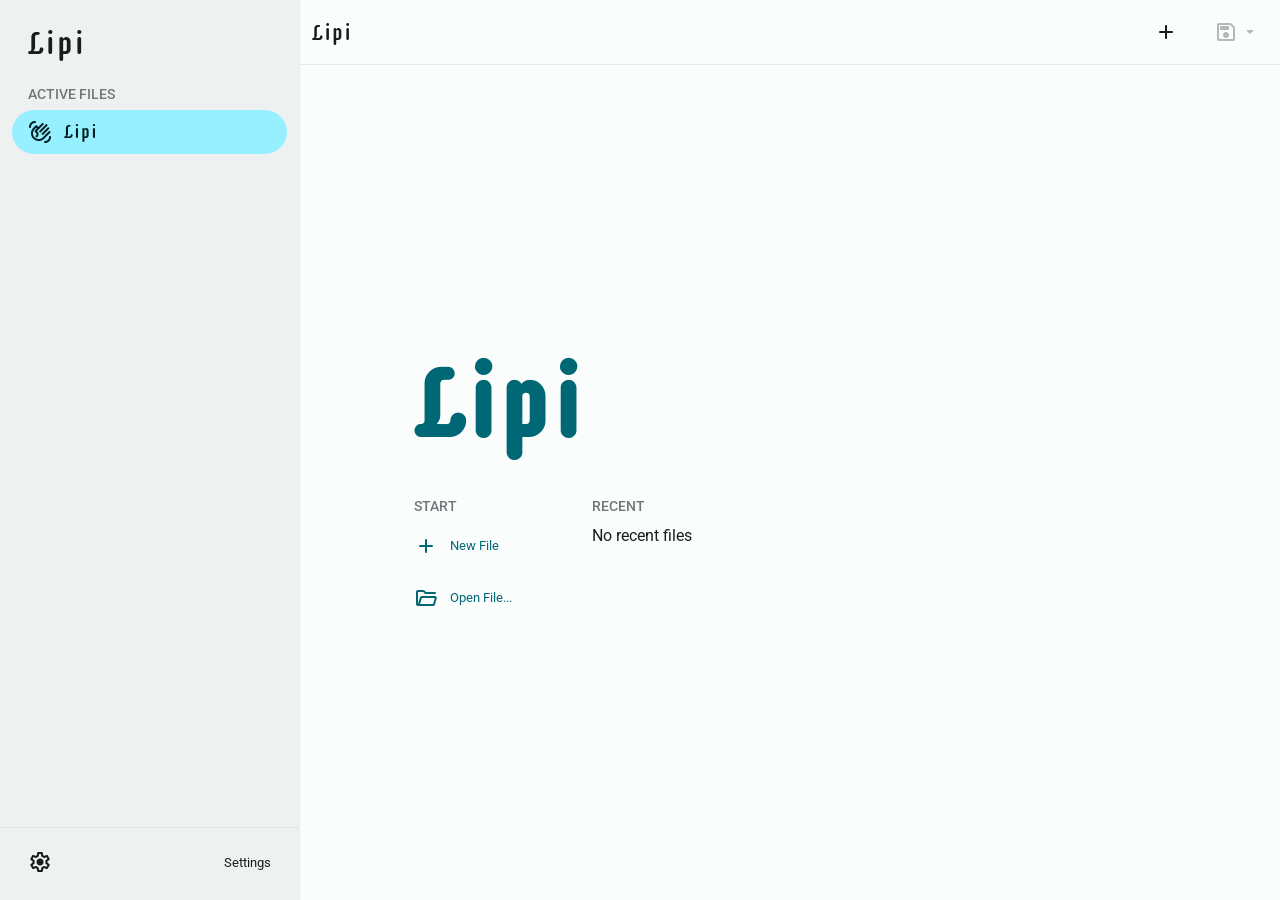
==== index.html @ 9090c830 "feat: implement cross-platform keyboard shortcuts and refine UI" ====
<!DOCTYPE html>
<html lang="en">
<head>
    <meta charset="UTF-8">
    <meta name="viewport" content="width=device-width, initial-scale=1.0">
    <title>Lipi</title>
    <link rel="stylesheet" href="https://fonts.googleapis.com/css2?family=Material+Symbols+Rounded:opsz,wght,FILL,GRAD@24,400,0,0" />
    <link rel="preconnect" href="https://fonts.googleapis.com">
    <link rel="preconnect" href="https://fonts.gstatic.com" crossorigin>
    <link href="https://fonts.googleapis.com/css2?family=JetBrains+Mono:wght@400;500&family=Roboto:wght@400;500;700&family=Supermercado+One&display=swap" rel="stylesheet">
    <link rel="stylesheet" href="css/main.css">
    <link rel="stylesheet" href="css/layout.css">
</head>
<body>

    <input type="file" id="fallback-file-input" style="display: none;" accept=".txt,.md,.html,.css,.js,.json">

    <div id="drawer-overlay" class="scrim hidden"></div>
    <div id="modal-overlay" class="scrim hidden"></div>

    <div id="save-as-modal" class="m3-dialog hidden">
        <h3 class="title-large">Save As</h3>
        <div class="dialog-content">
            <input type="text" id="save-as-input" class="m3-text-input" placeholder="Enter file name..." autocomplete="off">
        </div>
        <div class="dialog-actions">
            <button class="m3-btn m3-btn-text" id="modal-cancel-btn">Cancel</button>
            <button class="m3-btn m3-btn-filled" id="modal-save-btn">Save</button>
        </div>
    </div>

    <div id="unsaved-modal" class="m3-dialog hidden">
        <h3 class="title-large" style="color: var(--md-sys-color-on-surface);">Save Changes?</h3>
        <div class="dialog-content">
            <p id="unsaved-modal-message" class="body-large" style="margin: 0; color: var(--md-sys-color-outline);"></p>
        </div>
        <div class="dialog-actions" style="margin-top: 8px;">
            <button class="m3-btn m3-btn-text" id="modal-unsaved-cancel-btn">Cancel</button>
            <div style="display: flex; gap: 8px;">
                <button class="m3-btn m3-btn-text m3-btn-danger" id="modal-unsaved-discard-btn">Discard</button>
                <button class="m3-btn m3-btn-filled" id="modal-unsaved-save-btn">Save</button>
            </div>
        </div>
    </div>

    <div id="file-context-menu" class="custom-context-menu">
        <button class="menu-item" id="ctx-open"><span class="material-symbols-rounded">open_in_new</span> Open</button>
        <button class="menu-item" id="ctx-rename"><span class="material-symbols-rounded">edit</span> Rename</button>
        <div class="menu-divider"></div>
        <button class="menu-item m3-btn-danger" id="ctx-close"><span class="material-symbols-rounded">close</span> Close File</button>
    </div>

    <aside id="sidebar" class="md-drawer">
        <div class="drawer-header">
            <h2 class="title-large brand-font" style="font-size: 32px;">Lipi</h2>
        </div>
        
        <div class="drawer-content">
            <span class="label-large section-label">ACTIVE FILES</span>
            <ul id="open-files-list" class="drawer-list">
                <li class="drawer-item active" id="welcome-sidebar-item">
                    <div class="file-info">
                        <span class="material-symbols-rounded icon">waving_hand</span>
                        <span class="file-name brand-font" style="font-size: 18px;">Lipi</span>
                    </div>
                </li>
            </ul>
        </div>

        <div class="drawer-footer">
            <button class="drawer-item" id="settings-btn">
                <span class="material-symbols-rounded icon">settings</span>
                <span class="file-name">Settings</span>
            </button>
        </div>
    </aside>

    <main id="workspace">
        <header class="top-app-bar">
            <div class="top-bar-left">
                <button class="icon-btn" id="menu-btn" aria-label="Open menu">
                    <span class="material-symbols-rounded">menu</span>
                </button>
                <span id="current-file-name" class="title-medium brand-font" style="font-size: 22px;">Lipi</span>
                <span id="unsaved-indicator" style="display: none; color: var(--md-sys-color-primary); font-size: 14px; margin-left: -2px;">●</span>
            </div>
            
            <div class="top-bar-right" id="top-bar-actions">
                <div class="dropdown-anchor">
                    <button class="icon-btn" id="add-btn" aria-label="Add new or open">
                        <span class="material-symbols-rounded">add</span>
                    </button>
                    
                    <div id="add-dropdown" class="m3-menu hidden">
                        <button class="menu-item" id="dropdown-new-file">
                            <span class="material-symbols-rounded">note_add</span> New File
                        </button>
                        <button class="menu-item" id="dropdown-open-file">
                            <span class="material-symbols-rounded">folder_open</span> Open File...
                        </button>
                        
                        <div id="dropdown-recent-group">
                            <div class="menu-divider"></div>
                            <span class="menu-label">Recent</span>
                            <div id="dropdown-recent-list"></div>
                        </div>
                    </div>
                </div>

                <div class="dropdown-anchor">
                    <button class="icon-btn dropdown-btn" id="save-btn" aria-label="Save options" disabled>
                        <span id="main-save-icon" class="material-symbols-rounded">save</span>
                        <span class="material-symbols-rounded" style="font-size: 20px;">arrow_drop_down</span>
                    </button>
                    
                    <div id="save-dropdown" class="m3-menu hidden">
                        <button class="menu-item" id="dropdown-action-save" disabled>
                            <span id="icon-action-save" class="material-symbols-rounded">save</span> Save
                        </button>
                        <button class="menu-item" id="dropdown-action-save-as">
                            <span id="icon-action-save-as" class="material-symbols-rounded">save_as</span> Save As...
                        </button>
                    </div>
                </div>
            </div>
        </header>

        <div id="welcome-view" class="editor-canvas active">
            <div class="welcome-content">
                <h1 class="brand-font brand-hero">Lipi</h1>
                
                <div class="action-columns">
                    <div class="action-group">
                        <span class="label-large">Start</span>
                        <button class="text-btn" id="action-new-file">
                            <span class="material-symbols-rounded">add</span> New File
                        </button>
                        <button class="text-btn" id="action-open-file">
                            <span class="material-symbols-rounded">folder_open</span> Open File...
                        </button>
                    </div>

                    <div class="action-group" id="welcome-recent-group">
                        <span class="label-large">Recent</span>
                        <div id="recent-files-container" class="recent-list"></div>
                    </div>
                </div>
            </div>
        </div>

        <div id="editor-view" class="editor-canvas hidden">
            <textarea id="main-editor" class="body-large" spellcheck="false" placeholder="Start typing..."></textarea>
        </div>

        <div id="settings-view" class="editor-canvas hidden">
            <div class="settings-content">
                <h2 class="display-large" style="font-size: 32px; line-height: 1.2; margin-bottom: 8px;">Settings</h2>
                
                <div class="settings-card">
                    <h3 class="label-large settings-card-title">Storage & Privacy</h3>
                    
                    <div class="setting-item" style="border-bottom: none; padding-bottom: 0;">
                        <div class="setting-info">
                            <span class="title-medium">Preserve Session Data</span>
                            <!-- TEXT UPDATED HERE -->
                            <span id="preserve-data-desc" class="body-large" style="opacity: 0.7; font-size: 14px;">Save settings and recent files across restarts</span>
                        </div>
                        <label class="m3-switch" aria-label="Toggle data preservation">
                            <input type="checkbox" id="preserve-data-toggle">
                            <span class="m3-switch-track">
                                <span class="m3-switch-thumb"></span>
                            </span>
                        </label>
                    </div>
                </div>

                <div class="settings-card">
                    <h3 class="label-large settings-card-title">Appearance</h3>
                    
                    <div class="setting-item">
                        <div class="setting-info">
                            <span class="title-medium">Theme</span>
                            <span class="body-large" style="opacity: 0.7; font-size: 14px;">Choose your preferred appearance</span>
                        </div>
                        <div class="dropdown-anchor" style="min-width: 180px;">
                            <button class="m3-select-btn" id="theme-select-btn" aria-label="Select Theme">
                                <span id="theme-select-label">System Default</span>
                                <span class="material-symbols-rounded">arrow_drop_down</span>
                            </button>
                            <div id="theme-dropdown" class="m3-menu hidden" style="width: 100%;">
                                <button class="menu-item theme-option" data-theme-val="system">System Default</button>
                                <button class="menu-item theme-option" data-theme-val="light">Light</button>
                                <button class="menu-item theme-option" data-theme-val="dark">Dark</button>
                            </div>
                        </div>
                    </div>

                    <div class="setting-item">
                        <div class="setting-info">
                            <span class="title-medium">App Font</span>
                            <span class="body-large" style="opacity: 0.7; font-size: 14px;">Change the interface font</span>
                        </div>
                        <div class="dropdown-anchor" style="min-width: 180px;">
                            <button class="m3-select-btn" id="ui-font-btn" aria-label="Select App Font">
                                <span id="ui-font-label">Roboto (Default)</span>
                                <span class="material-symbols-rounded">arrow_drop_down</span>
                            </button>
                            <div id="ui-font-dropdown" class="m3-menu hidden" style="width: 100%;">
                                <button class="menu-item ui-font-option" data-font-val="default" data-label="Roboto (Default)">Roboto (Default)</button>
                                <button class="menu-item ui-font-option" data-font-val="system-ui, -apple-system, sans-serif" data-label="System UI">System UI</button>
                                <button class="menu-item ui-font-option" data-font-val="Arial, Helvetica, sans-serif" data-label="Arial">Arial</button>
                                <button class="menu-item ui-font-option" data-font-val="'Times New Roman', Times, serif" data-label="Times New Roman">Times New Roman</button>
                                <button class="menu-item ui-font-option" data-font-val="'Courier New', Courier, monospace" data-label="Courier New">Courier New</button>
                            </div>
                        </div>
                    </div>

                    <div class="setting-item">
                        <div class="setting-info">
                            <span class="title-medium">Editor Font</span>
                            <span class="body-large" style="opacity: 0.7; font-size: 14px;">Change the workspace font</span>
                        </div>
                        <div class="dropdown-anchor" style="min-width: 180px;">
                            <button class="m3-select-btn" id="editor-font-btn" aria-label="Select Editor Font">
                                <span id="editor-font-label">JetBrains Mono (Default)</span>
                                <span class="material-symbols-rounded">arrow_drop_down</span>
                            </button>
                            <div id="editor-font-dropdown" class="m3-menu hidden" style="width: 100%;">
                                <button class="menu-item editor-font-option" data-font-val="default" data-label="JetBrains Mono (Default)">JetBrains Mono (Default)</button>
                                <button class="menu-item editor-font-option" data-font-val="monospace" data-label="System Monospace">System Monospace</button>
                                <button class="menu-item editor-font-option" data-font-val="'Courier New', Courier, monospace" data-label="Courier New">Courier New</button>
                                <button class="menu-item editor-font-option" data-font-val="Arial, Helvetica, sans-serif" data-label="Arial">Arial</button>
                                <button class="menu-item editor-font-option" data-font-val="'Times New Roman', Times, serif" data-label="Times New Roman">Times New Roman</button>
                            </div>
                        </div>
                    </div>

                    <div class="setting-item" style="border-bottom: none; padding-top: 8px; padding-bottom: 0;">
                         <button class="m3-btn m3-btn-text" id="reset-fonts-btn" style="padding-left: 0;">
                             <span class="material-symbols-rounded" style="margin-right: 8px;">restart_alt</span> Reset Fonts to Defaults
                         </button>
                    </div>
                </div>

            </div>
        </div>

    </main>

    <script src="js/app.js" type="module"></script>
</body>
</html>
---- css/main.css ----
:root {
    /* Light Mode Variables (Default) */
    --md-sys-color-primary: #006874; 
    --md-sys-color-on-primary: #ffffff;
    --md-sys-color-primary-container: #97f0ff;
    --md-sys-color-on-primary-container: #001f24;
    --md-sys-color-surface: #fbfdfd;
    --md-sys-color-on-surface: #191c1d;
    --md-sys-color-surface-container: #eff1f1;
    --md-sys-color-surface-container-high: #e9ecec;
    --md-sys-color-outline: #6f797a;
    
    /* NEW: Explicit Google Fonts definitions */
    --md-sys-typescale-display-large-font: 'Roboto', system-ui, -apple-system, sans-serif;
    --editor-font-family: 'JetBrains Mono', 'Courier New', Courier, monospace;
    
    --md-sys-typescale-display-large-size: 57px;
    --md-sys-typescale-title-large-size: 22px;
    --md-sys-typescale-title-medium-size: 16px;
    --md-sys-typescale-body-large-size: 16px;
    --md-sys-typescale-label-large-size: 14px;
    --md-sys-shape-corner-extra-large: 28px;
    --md-sys-shape-corner-full: 9999px;
}

* { box-sizing: border-box; }

html, body {
    margin: 0;
    padding: 0;
    width: 100%;
    height: 100dvh;
    background-color: var(--md-sys-color-surface);
    color: var(--md-sys-color-on-surface);
    font-family: var(--md-sys-typescale-display-large-font);
    overflow: hidden;
    user-select: none;
    -webkit-user-select: none; 
    transition: background-color 0.3s ease, color 0.3s ease;
}

textarea, input, select, [contenteditable="true"] {
    user-select: text;
    -webkit-user-select: text;
}

.display-large { font-size: var(--md-sys-typescale-display-large-size); font-weight: 700; line-height: 64px; margin: 0; }
.title-large { font-size: var(--md-sys-typescale-title-large-size); font-weight: 500; margin: 0; }
.title-medium { font-size: var(--md-sys-typescale-title-medium-size); font-weight: 500; margin: 0; }
.body-large { font-size: var(--md-sys-typescale-body-large-size); }
.label-large { font-size: var(--md-sys-typescale-label-large-size); font-weight: 500; text-transform: uppercase; color: var(--md-sys-color-outline); }

.brand-font {
    font-family: "Supermercado One", cursive !important;
    letter-spacing: 1px;
}

.brand-hero {
    font-size: clamp(64px, 10vw, 100px); 
    line-height: 1.1;
    margin: 0 0 40px 0;
    color: var(--md-sys-color-primary);
}

/* =========================================
   Dark Mode Overrides
========================================= */
[data-theme="dark"] {
    --md-sys-color-primary: #4fd8eb;
    --md-sys-color-on-primary: #00363d;
    --md-sys-color-primary-container: #004f58;
    --md-sys-color-on-primary-container: #97f0ff;
    --md-sys-color-surface: #191c1d;
    --md-sys-color-on-surface: #e1e3e3;
    --md-sys-color-surface-container: #2b2e2f;
    --md-sys-color-surface-container-high: #323536;
    --md-sys-color-outline: #899394;
}

@media (prefers-color-scheme: dark) {
    :root:not([data-theme="light"]) {
        --md-sys-color-primary: #4fd8eb;
        --md-sys-color-on-primary: #00363d;
        --md-sys-color-primary-container: #004f58;
        --md-sys-color-on-primary-container: #97f0ff;
        --md-sys-color-surface: #191c1d;
        --md-sys-color-on-surface: #e1e3e3;
        --md-sys-color-surface-container: #2b2e2f;
        --md-sys-color-surface-container-high: #323536;
        --md-sys-color-outline: #899394;
    }
}
---- css/layout.css ----
/* =========================================
   Custom Keyboard Focus Engine
========================================= */
*:focus-visible { outline: none !important; }

.icon-btn:focus-visible,
.text-btn:focus-visible,
.m3-btn:focus-visible,
.menu-item:focus-visible,
.drawer-item:focus-visible,
.close-btn:focus-visible,
.remove-recent-btn:focus-visible,
.m3-select-btn:focus-visible {
    background-color: var(--md-sys-color-surface-container-highest, rgba(0, 104, 116, 0.12));
}

.m3-switch input:focus-visible + .m3-switch-track {
    outline: 2px solid var(--md-sys-color-primary) !important;
    outline-offset: 2px;
}

[data-theme="dark"] .icon-btn:focus-visible,
[data-theme="dark"] .text-btn:focus-visible,
[data-theme="dark"] .m3-btn:focus-visible,
[data-theme="dark"] .menu-item:focus-visible,
[data-theme="dark"] .drawer-item:focus-visible,
[data-theme="dark"] .close-btn:focus-visible,
[data-theme="dark"] .remove-recent-btn:focus-visible,
[data-theme="dark"] .m3-select-btn:focus-visible {
    background-color: rgba(255, 255, 255, 0.12);
}

body { display: flex; }

#workspace {
    flex-grow: 1; display: flex; flex-direction: column;
    height: 100dvh; overflow: hidden;
}

/* =========================================
   Top App Bar & Dropdown
========================================= */
.top-app-bar {
    display: flex; align-items: center; justify-content: space-between;
    padding: 8px 12px; background-color: var(--md-sys-color-surface);
    border-bottom: 1px solid var(--md-sys-color-surface-container-high);
    min-height: 56px; flex-shrink: 0; z-index: 10; gap: 16px;
    transition: background-color 0.3s ease, border-color 0.3s ease;
}

.top-bar-left { display: flex; align-items: center; gap: 8px; flex: 1; min-width: 0; }
.top-bar-right { display: flex; align-items: center; gap: 8px; flex-shrink: 0; }
#current-file-name { white-space: nowrap; overflow: hidden; text-overflow: ellipsis; display: block; }
#current-file-name.editable { cursor: text; padding: 4px 8px; border-radius: 4px; transition: background-color 0.2s; }
#current-file-name.editable:hover { background-color: var(--md-sys-color-surface-container-high); }
#current-file-name.editable:focus-visible { background-color: var(--md-sys-color-surface-container-high); }

.icon-btn {
    background: transparent; border: none; color: var(--md-sys-color-on-surface);
    cursor: pointer; border-radius: var(--md-sys-shape-corner-full);
    width: 48px; height: 48px; display: flex; align-items: center; justify-content: center;
    transition: background-color 0.2s, color 0.3s ease;
}
.dropdown-btn { width: auto; padding: 0 8px 0 16px; gap: 2px; }
.icon-btn:hover { background-color: var(--md-sys-color-surface-container-high); }
.icon-btn:disabled { opacity: 0.3; cursor: not-allowed; }

.dropdown-anchor { position: relative; }
.m3-menu {
    position: absolute; top: 56px; right: 0;
    background-color: var(--md-sys-color-surface-container);
    border-radius: var(--md-sys-shape-corner-extra-large);
    box-shadow: 0 8px 24px rgba(0,0,0,0.15);
    min-width: 220px; padding: 12px 0; z-index: 200;
    display: flex; flex-direction: column; opacity: 1;
    transition: opacity 0.2s ease, transform 0.2s ease, background-color 0.3s ease; transform-origin: top right;
}
.m3-menu.hidden { opacity: 0; pointer-events: none; transform: scale(0.95); }
.custom-context-menu {
    position: fixed; background-color: var(--md-sys-color-surface-container);
    border-radius: 12px; box-shadow: 0 4px 16px rgba(0,0,0,0.2);
    min-width: 180px; padding: 8px 0; z-index: 9999;
    display: flex; flex-direction: column; opacity: 0;
    pointer-events: none; transform: scale(0.95);
    transform-origin: top left; transition: opacity 0.1s ease, transform 0.1s ease, background-color 0.3s ease;
}
.custom-context-menu.active { opacity: 1; pointer-events: all; transform: scale(1); }

.menu-item {
    display: flex; align-items: center; gap: 16px; padding: 12px 24px;
    background: transparent; border: none; width: 100%; text-align: left;
    color: var(--md-sys-color-on-surface); font-family: inherit; font-size: var(--md-sys-typescale-body-large-size); cursor: pointer;
    transition: color 0.3s ease, background-color 0.2s ease;
}
.menu-item:hover { background-color: var(--md-sys-color-surface-container-high); }
.menu-item.disabled { opacity: 0.5; cursor: default; }
.menu-divider { height: 1px; background-color: var(--md-sys-color-outline); margin: 8px 0; opacity: 0.2; }
.menu-label { padding: 4px 24px; font-size: var(--md-sys-typescale-label-large-size); color: var(--md-sys-color-outline); text-transform: uppercase; }

/* =========================================
   Sidebar / Drawer
========================================= */
.md-drawer {
    position: fixed; top: 0; left: -300px; width: 300px; height: 100dvh;
    background-color: var(--md-sys-color-surface-container); z-index: 100; display: flex; flex-direction: column;
    transition: left 0.3s cubic-bezier(0.4, 0, 0.2, 1), background-color 0.3s ease;
}
.md-drawer.open { left: 0; }
.drawer-header { padding: 24px 28px; flex-shrink: 0; }
.drawer-content { flex-grow: 1; overflow-y: auto; }
.section-label { padding: 0 28px; margin-bottom: 8px; display: block; transition: color 0.3s ease; }
.drawer-list { list-style: none; padding: 0 12px; margin: 0; }

.drawer-item {
    display: flex; align-items: center; justify-content: space-between;
    padding: 10px 16px; margin-bottom: 4px;
    border-radius: var(--md-sys-shape-corner-full);
    cursor: pointer; background: transparent; border: none;
    width: 100%; text-align: left; color: var(--md-sys-color-on-surface); font-family: inherit;
    transition: color 0.3s ease, background-color 0.2s ease;
}
.drawer-item:hover { background-color: rgba(0,0,0,0.05); }
.drawer-item.active { background-color: var(--md-sys-color-primary-container); color: var(--md-sys-color-on-primary-container); }
[data-theme="dark"] .drawer-item:hover { background-color: rgba(255,255,255,0.05); }

.file-info { display: flex; align-items: center; gap: 12px; overflow: hidden; pointer-events: none; }
.file-name { white-space: nowrap; overflow: hidden; text-overflow: ellipsis; pointer-events: none; }
.close-btn {
    background: transparent; border: none; color: inherit; cursor: pointer;
    opacity: 0.5; padding: 4px; display: flex; border-radius: 50%; align-items: center; justify-content: center;
}
.close-btn:hover { opacity: 1; background-color: rgba(0,0,0,0.1); }
[data-theme="dark"] .close-btn:hover { background-color: rgba(255,255,255,0.1); }
.close-btn .material-symbols-rounded { font-size: 18px; pointer-events: none; }

.drawer-footer { padding: 12px; border-top: 1px solid rgba(0,0,0,0.05); flex-shrink: 0; }
[data-theme="dark"] .drawer-footer { border-top-color: rgba(255,255,255,0.05); }

/* =========================================
   Overlays & Modals (M3 Style)
========================================= */
.scrim {
    position: fixed; top: 0; left: 0; width: 100vw; height: 100dvh;
    background-color: rgba(0, 0, 0, 0.4); z-index: 90; display: none;
}
.scrim.active { display: block; }
#modal-overlay { z-index: 290; } 

.m3-dialog {
    position: fixed; top: 50%; left: 50%; transform: translate(-50%, -50%) scale(0.95);
    background-color: var(--md-sys-color-surface-container-high);
    border-radius: var(--md-sys-shape-corner-extra-large);
    padding: 24px; width: 90%; max-width: 400px; z-index: 300;
    display: flex; flex-direction: column; gap: 24px;
    opacity: 0; pointer-events: none;
    transition: opacity 0.2s ease, transform 0.2s ease, background-color 0.3s ease;
    box-shadow: 0 10px 32px rgba(0,0,0,0.2);
}
.m3-dialog.active { opacity: 1; pointer-events: all; transform: translate(-50%, -50%) scale(1); }
.m3-dialog h3 { margin: 0; color: var(--md-sys-color-on-surface); transition: color 0.3s ease; }

.m3-text-input {
    width: 100%; padding: 12px 16px; border-radius: 8px;
    border: 1px solid var(--md-sys-color-outline);
    background-color: var(--md-sys-color-surface);
    color: var(--md-sys-color-on-surface); font-family: inherit;
    font-size: var(--md-sys-typescale-body-large-size); outline: none; box-sizing: border-box;
    transition: background-color 0.3s ease, color 0.3s ease, border-color 0.2s;
}
.m3-text-input:focus-visible { border-color: var(--md-sys-color-primary); border-width: 2px; padding: 11px 15px; }

.dialog-actions { display: flex; justify-content: space-between; gap: 8px; margin-top: 8px; }
.m3-btn {
    display: inline-flex; align-items: center; justify-content: center;
    height: 40px; padding: 0 24px; border-radius: 20px; font-family: inherit;
    font-size: var(--md-sys-typescale-label-large-size); font-weight: 500;
    border: none; cursor: pointer; transition: background-color 0.2s, box-shadow 0.2s, color 0.3s ease;
}
.m3-btn-text { background: transparent; color: var(--md-sys-color-primary); }
.m3-btn-text:hover { background-color: rgba(0, 104, 116, 0.08); }
[data-theme="dark"] .m3-btn-text:hover { background-color: rgba(79, 216, 235, 0.08); }

.m3-btn-filled { background-color: var(--md-sys-color-primary); color: var(--md-sys-color-on-primary); }
.m3-btn-filled:hover { background-color: #005a64; box-shadow: 0 1px 3px rgba(0,0,0,0.2); }
[data-theme="dark"] .m3-btn-filled:hover { background-color: #3bbbcc; }

.m3-btn-danger { color: #ba1a1a !important; }
.m3-btn-danger:hover { background-color: rgba(186, 26, 26, 0.08); }
[data-theme="dark"] .m3-btn-danger { color: #ffb4ab !important; }
[data-theme="dark"] .m3-btn-danger:hover { background-color: rgba(255, 180, 171, 0.08); }

@media (min-width: 900px) {
    #menu-btn { display: none; }
    .md-drawer { position: relative; left: 0; z-index: 1; border-right: 1px solid var(--md-sys-color-surface-container-high); }
    #drawer-overlay.active { display: none; } 
}

/* =========================================
   Workspaces
========================================= */
.editor-canvas { display: none; flex-grow: 1; height: 100%; min-height: 0; }
.editor-canvas.active { display: flex; flex-direction: column; }
#welcome-view, #settings-view { overflow-y: auto; }
#editor-view { overflow: hidden; }

.welcome-content { margin: auto; padding: 24px; max-width: 800px; width: 100%; }
.action-columns { display: flex; flex-direction: column; gap: 48px; }
.action-group { display: flex; flex-direction: column; gap: 12px; }
.text-btn { display: flex; align-items: center; gap: 12px; background: transparent; border: none; color: var(--md-sys-color-primary); font-family: inherit; cursor: pointer; padding: 8px 0; width: fit-content; transition: color 0.3s ease, background-color 0.2s ease; }
@media (min-width: 600px) { .action-columns { flex-direction: row; gap: 80px; } }

#main-editor {
    flex-grow: 1; height: 100%; width: 100%; border: none; resize: none; outline: none; padding: 24px;
    font-family: var(--editor-font-family); 
    background: transparent; color: var(--md-sys-color-on-surface); overflow-y: auto; box-sizing: border-box; transition: color 0.3s ease;
}

#main-editor::placeholder { font-family: inherit; opacity: 0.6; }

.recent-item-wrapper { display: flex; align-items: center; justify-content: space-between; width: 100%; max-width: 320px; }
.dropdown-recent-item-wrapper { display: flex; align-items: center; justify-content: space-between; padding-right: 8px; }
.dropdown-recent-item-wrapper .menu-item { flex-grow: 1; width: auto; padding-right: 8px; }
.remove-recent-btn { width: 32px; height: 32px; opacity: 0.4; transition: opacity 0.2s, background-color 0.2s; }
.remove-recent-btn:hover { opacity: 1; background-color: var(--md-sys-color-surface-container-high); }

/* =========================================
   Settings View Styles
========================================= */
.settings-content {
    padding: 32px 24px; max-width: 800px; margin: 0 auto; width: 100%;
    display: flex; flex-direction: column; gap: 24px; /* Reduced gap since cards have padding */
}

/* NEW: M3 Settings Card Container */
.settings-card {
    background-color: var(--md-sys-color-surface-container);
    border-radius: var(--md-sys-shape-corner-extra-large);
    padding: 24px;
    display: flex;
    flex-direction: column;
    transition: background-color 0.3s ease;
}

.settings-card-title {
    color: var(--md-sys-color-primary);
    margin: 0 0 24px 0;
    transition: color 0.3s ease;
}

.setting-item {
    display: flex; justify-content: space-between; align-items: center;
    padding-bottom: 24px; margin-bottom: 24px;
    border-bottom: 1px solid var(--md-sys-color-surface-container-high);
    transition: border-color 0.3s ease;
}

/* Remove bottom border on the last item in a card */
.setting-item:last-child {
    border-bottom: none;
    padding-bottom: 0;
    margin-bottom: 0;
}

.setting-info { display: flex; flex-direction: column; gap: 4px; }

.m3-select-btn {
    display: flex; align-items: center; justify-content: space-between;
    padding: 12px 16px; border-radius: 8px; border: none;
    background-color: var(--md-sys-color-surface-container-high);
    color: var(--md-sys-color-on-surface); font-family: inherit;
    font-size: var(--md-sys-typescale-body-large-size); cursor: pointer;
    min-width: 180px; transition: background-color 0.2s ease, color 0.3s ease;
}

.m3-select-btn:hover { background-color: rgba(0, 0, 0, 0.05); }
[data-theme="dark"] .m3-select-btn:hover { background-color: rgba(255, 255, 255, 0.05); }

.m3-switch { position: relative; display: inline-block; width: 52px; height: 32px; }
.m3-switch input { opacity: 0; width: 0; height: 0; }
.m3-switch-track {
    position: absolute; cursor: pointer; top: 0; left: 0; right: 0; bottom: 0;
    background-color: var(--md-sys-color-surface-container-highest, #e3e3e3);
    border: 2px solid var(--md-sys-color-outline);
    border-radius: 16px; transition: .3s, background-color 0.3s ease;
}
[data-theme="dark"] .m3-switch-track { background-color: var(--md-sys-color-surface-container-high); }

.m3-switch-thumb {
    position: absolute; content: ""; height: 16px; width: 16px; left: 6px; bottom: 6px;
    background-color: var(--md-sys-color-outline);
    border-radius: 50%; transition: .3s;
}
.m3-switch input:checked + .m3-switch-track {
    background-color: var(--md-sys-color-primary);
    border-color: var(--md-sys-color-primary);
}
.m3-switch input:checked + .m3-switch-track .m3-switch-thumb {
    transform: translateX(20px);
    background-color: var(--md-sys-color-on-primary);
    height: 24px; width: 24px; bottom: 2px; left: 4px;
}
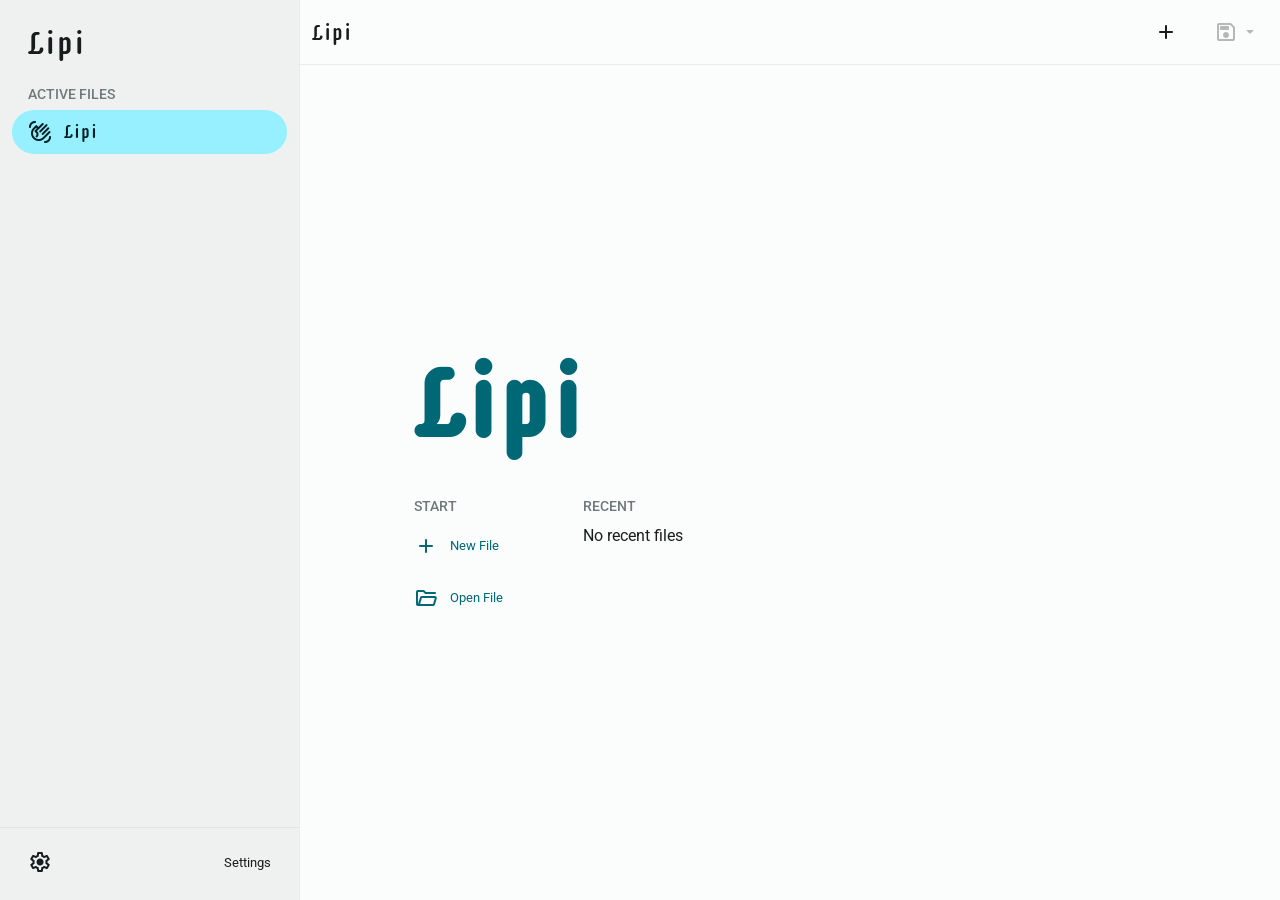
==== commit af33817d: "fix: implement W3C standard escape hatch for editor tab trap" ====
--- a/index.html
+++ b/index.html
@@ -135,8 +135,9 @@
                         <button class="text-btn" id="action-new-file">
                             <span class="material-symbols-rounded">add</span> New File
                         </button>
+                        <!-- TEXT UPDATED HERE -->
                         <button class="text-btn" id="action-open-file">
-                            <span class="material-symbols-rounded">folder_open</span> Open File...
+                            <span class="material-symbols-rounded">folder_open</span> Open File
                         </button>
                     </div>
 
@@ -149,7 +150,10 @@
         </div>
 
         <div id="editor-view" class="editor-canvas hidden">
-            <textarea id="main-editor" class="body-large" spellcheck="false" placeholder="Start typing..."></textarea>
+            <div id="editor-container">
+                <div id="line-numbers-gutter" class="hidden">1</div>
+                <textarea id="main-editor" class="body-large" spellcheck="false" placeholder="Start typing..."></textarea>
+            </div>
         </div>
 
         <div id="settings-view" class="editor-canvas hidden">
@@ -162,7 +166,6 @@
                     <div class="setting-item" style="border-bottom: none; padding-bottom: 0;">
                         <div class="setting-info">
                             <span class="title-medium">Preserve Session Data</span>
-                            <!-- TEXT UPDATED HERE -->
                             <span id="preserve-data-desc" class="body-large" style="opacity: 0.7; font-size: 14px;">Save settings and recent files across restarts</span>
                         </div>
                         <label class="m3-switch" aria-label="Toggle data preservation">
@@ -193,6 +196,19 @@
                                 <button class="menu-item theme-option" data-theme-val="dark">Dark</button>
                             </div>
                         </div>
+                    </div>
+
+                    <div class="setting-item">
+                        <div class="setting-info">
+                            <span class="title-medium">Show Line Numbers</span>
+                            <span class="body-large" style="opacity: 0.7; font-size: 14px;">Display a line number gutter in the editor</span>
+                        </div>
+                        <label class="m3-switch" aria-label="Toggle line numbers">
+                            <input type="checkbox" id="line-numbers-toggle">
+                            <span class="m3-switch-track">
+                                <span class="m3-switch-thumb"></span>
+                            </span>
+                        </label>
                     </div>
 
                     <div class="setting-item">
--- a/css/main.css
+++ b/css/main.css
@@ -10,7 +10,6 @@
     --md-sys-color-surface-container-high: #e9ecec;
     --md-sys-color-outline: #6f797a;
     
-    /* NEW: Explicit Google Fonts definitions */
     --md-sys-typescale-display-large-font: 'Roboto', system-ui, -apple-system, sans-serif;
     --editor-font-family: 'JetBrains Mono', 'Courier New', Courier, monospace;
     
@@ -25,6 +24,43 @@
 
 * { box-sizing: border-box; }
 
+/* =========================================
+   Global Custom Scrollbars
+========================================= */
+/* 1. Firefox Standard (W3C) */
+* {
+    scrollbar-width: thin;
+    scrollbar-color: var(--md-sys-color-outline) transparent;
+}
+
+/* 2. Webkit Engine (Chrome, Edge, Safari) */
+::-webkit-scrollbar {
+    width: 8px;  /* Vertical scrollbar width */
+    height: 8px; /* Horizontal scrollbar height */
+}
+
+::-webkit-scrollbar-track {
+    background: transparent; /* Seamless blending */
+}
+
+::-webkit-scrollbar-thumb {
+    background-color: var(--md-sys-color-outline);
+    border-radius: 8px;
+}
+
+/* Darken slightly when actively hovering or dragging */
+::-webkit-scrollbar-thumb:hover,
+::-webkit-scrollbar-thumb:active {
+    background-color: var(--md-sys-color-on-surface);
+}
+
+::-webkit-scrollbar-button {
+    display: none; /* Kills the ugly up/down arrows */
+}
+
+/* =========================================
+   Base Layout
+========================================= */
 html, body {
     margin: 0;
     padding: 0;
--- a/css/layout.css
+++ b/css/layout.css
@@ -66,6 +66,8 @@
 .icon-btn:disabled { opacity: 0.3; cursor: not-allowed; }
 
 .dropdown-anchor { position: relative; }
+
+/* FIXED: Visibility state added to completely block Tab targeting */
 .m3-menu {
     position: absolute; top: 56px; right: 0;
     background-color: var(--md-sys-color-surface-container);
@@ -73,18 +75,33 @@
     box-shadow: 0 8px 24px rgba(0,0,0,0.15);
     min-width: 220px; padding: 12px 0; z-index: 200;
     display: flex; flex-direction: column; opacity: 1;
-    transition: opacity 0.2s ease, transform 0.2s ease, background-color 0.3s ease; transform-origin: top right;
-}
-.m3-menu.hidden { opacity: 0; pointer-events: none; transform: scale(0.95); }
+    visibility: visible;
+    transition: opacity 0.2s ease, transform 0.2s ease, background-color 0.3s ease, visibility 0s;
+    transform-origin: top right;
+}
+.m3-menu.hidden { 
+    opacity: 0; pointer-events: none; transform: scale(0.95); 
+    visibility: hidden;
+    /* Waits 0.2s for fade-out to finish before hiding from layout */
+    transition: opacity 0.2s ease, transform 0.2s ease, background-color 0.3s ease, visibility 0s linear 0.2s;
+}
+
+/* FIXED: Custom context menu tab blocking */
 .custom-context-menu {
     position: fixed; background-color: var(--md-sys-color-surface-container);
     border-radius: 12px; box-shadow: 0 4px 16px rgba(0,0,0,0.2);
     min-width: 180px; padding: 8px 0; z-index: 9999;
     display: flex; flex-direction: column; opacity: 0;
     pointer-events: none; transform: scale(0.95);
-    transform-origin: top left; transition: opacity 0.1s ease, transform 0.1s ease, background-color 0.3s ease;
-}
-.custom-context-menu.active { opacity: 1; pointer-events: all; transform: scale(1); }
+    transform-origin: top left;
+    visibility: hidden;
+    transition: opacity 0.1s ease, transform 0.1s ease, background-color 0.3s ease, visibility 0s linear 0.1s;
+}
+.custom-context-menu.active { 
+    opacity: 1; pointer-events: all; transform: scale(1); 
+    visibility: visible;
+    transition: opacity 0.1s ease, transform 0.1s ease, background-color 0.3s ease, visibility 0s;
+}
 
 .menu-item {
     display: flex; align-items: center; gap: 16px; padding: 12px 24px;
@@ -146,6 +163,7 @@
 .scrim.active { display: block; }
 #modal-overlay { z-index: 290; } 
 
+/* FIXED: Modals tab blocking */
 .m3-dialog {
     position: fixed; top: 50%; left: 50%; transform: translate(-50%, -50%) scale(0.95);
     background-color: var(--md-sys-color-surface-container-high);
@@ -153,10 +171,16 @@
     padding: 24px; width: 90%; max-width: 400px; z-index: 300;
     display: flex; flex-direction: column; gap: 24px;
     opacity: 0; pointer-events: none;
-    transition: opacity 0.2s ease, transform 0.2s ease, background-color 0.3s ease;
+    visibility: hidden;
+    transition: opacity 0.2s ease, transform 0.2s ease, background-color 0.3s ease, visibility 0s linear 0.2s;
     box-shadow: 0 10px 32px rgba(0,0,0,0.2);
 }
-.m3-dialog.active { opacity: 1; pointer-events: all; transform: translate(-50%, -50%) scale(1); }
+.m3-dialog.active { 
+    opacity: 1; pointer-events: all; transform: translate(-50%, -50%) scale(1); 
+    visibility: visible;
+    transition: opacity 0.2s ease, transform 0.2s ease, background-color 0.3s ease, visibility 0s;
+}
+
 .m3-dialog h3 { margin: 0; color: var(--md-sys-color-on-surface); transition: color 0.3s ease; }
 
 .m3-text-input {
@@ -209,10 +233,38 @@
 .text-btn { display: flex; align-items: center; gap: 12px; background: transparent; border: none; color: var(--md-sys-color-primary); font-family: inherit; cursor: pointer; padding: 8px 0; width: fit-content; transition: color 0.3s ease, background-color 0.2s ease; }
 @media (min-width: 600px) { .action-columns { flex-direction: row; gap: 80px; } }
 
+#editor-container {
+    display: flex; flex-direction: row; height: 100%; width: 100%; overflow: hidden;
+}
+
+#line-numbers-gutter {
+    padding: 24px 16px;
+    background-color: var(--md-sys-color-surface-container);
+    color: var(--md-sys-color-outline);
+    font-family: var(--editor-font-family);
+    font-size: var(--md-sys-typescale-body-large-size);
+    line-height: 1.5; 
+    text-align: right;
+    overflow-y: hidden;
+    user-select: none;
+    border-right: 1px solid var(--md-sys-color-surface-container-high);
+    min-width: 48px;
+    flex-shrink: 0;
+    white-space: pre;
+    transition: background-color 0.3s ease, color 0.3s ease, border-color 0.3s ease;
+}
+
+#line-numbers-gutter.hidden {
+    display: none !important;
+}
+
 #main-editor {
     flex-grow: 1; height: 100%; width: 100%; border: none; resize: none; outline: none; padding: 24px;
-    font-family: var(--editor-font-family); 
+    font-family: var(--editor-font-family);
+    font-size: var(--md-sys-typescale-body-large-size);
+    line-height: 1.5;
     background: transparent; color: var(--md-sys-color-on-surface); overflow-y: auto; box-sizing: border-box; transition: color 0.3s ease;
+    white-space: pre-wrap; 
 }
 
 #main-editor::placeholder { font-family: inherit; opacity: 0.6; }
@@ -223,44 +275,25 @@
 .remove-recent-btn { width: 32px; height: 32px; opacity: 0.4; transition: opacity 0.2s, background-color 0.2s; }
 .remove-recent-btn:hover { opacity: 1; background-color: var(--md-sys-color-surface-container-high); }
 
-/* =========================================
-   Settings View Styles
-========================================= */
+/* Settings View Styles */
 .settings-content {
     padding: 32px 24px; max-width: 800px; margin: 0 auto; width: 100%;
-    display: flex; flex-direction: column; gap: 24px; /* Reduced gap since cards have padding */
-}
-
-/* NEW: M3 Settings Card Container */
+    display: flex; flex-direction: column; gap: 24px;
+}
 .settings-card {
     background-color: var(--md-sys-color-surface-container);
-    border-radius: var(--md-sys-shape-corner-extra-large);
-    padding: 24px;
-    display: flex;
-    flex-direction: column;
-    transition: background-color 0.3s ease;
-}
-
+    border-radius: var(--md-sys-shape-corner-extra-large); padding: 24px;
+    display: flex; flex-direction: column; transition: background-color 0.3s ease;
+}
 .settings-card-title {
-    color: var(--md-sys-color-primary);
-    margin: 0 0 24px 0;
-    transition: color 0.3s ease;
-}
-
+    color: var(--md-sys-color-primary); margin: 0 0 24px 0; transition: color 0.3s ease;
+}
 .setting-item {
     display: flex; justify-content: space-between; align-items: center;
-    padding-bottom: 24px; margin-bottom: 24px;
-    border-bottom: 1px solid var(--md-sys-color-surface-container-high);
+    padding-bottom: 24px; margin-bottom: 24px; border-bottom: 1px solid var(--md-sys-color-surface-container-high);
     transition: border-color 0.3s ease;
 }
-
-/* Remove bottom border on the last item in a card */
-.setting-item:last-child {
-    border-bottom: none;
-    padding-bottom: 0;
-    margin-bottom: 0;
-}
-
+.setting-item:last-child { border-bottom: none; padding-bottom: 0; margin-bottom: 0; }
 .setting-info { display: flex; flex-direction: column; gap: 4px; }
 
 .m3-select-btn {
@@ -271,7 +304,6 @@
     font-size: var(--md-sys-typescale-body-large-size); cursor: pointer;
     min-width: 180px; transition: background-color 0.2s ease, color 0.3s ease;
 }
-
 .m3-select-btn:hover { background-color: rgba(0, 0, 0, 0.05); }
 [data-theme="dark"] .m3-select-btn:hover { background-color: rgba(255, 255, 255, 0.05); }
 
@@ -290,12 +322,8 @@
     background-color: var(--md-sys-color-outline);
     border-radius: 50%; transition: .3s;
 }
-.m3-switch input:checked + .m3-switch-track {
-    background-color: var(--md-sys-color-primary);
-    border-color: var(--md-sys-color-primary);
-}
+.m3-switch input:checked + .m3-switch-track { background-color: var(--md-sys-color-primary); border-color: var(--md-sys-color-primary); }
 .m3-switch input:checked + .m3-switch-track .m3-switch-thumb {
-    transform: translateX(20px);
-    background-color: var(--md-sys-color-on-primary);
+    transform: translateX(20px); background-color: var(--md-sys-color-on-primary);
     height: 24px; width: 24px; bottom: 2px; left: 4px;
 }
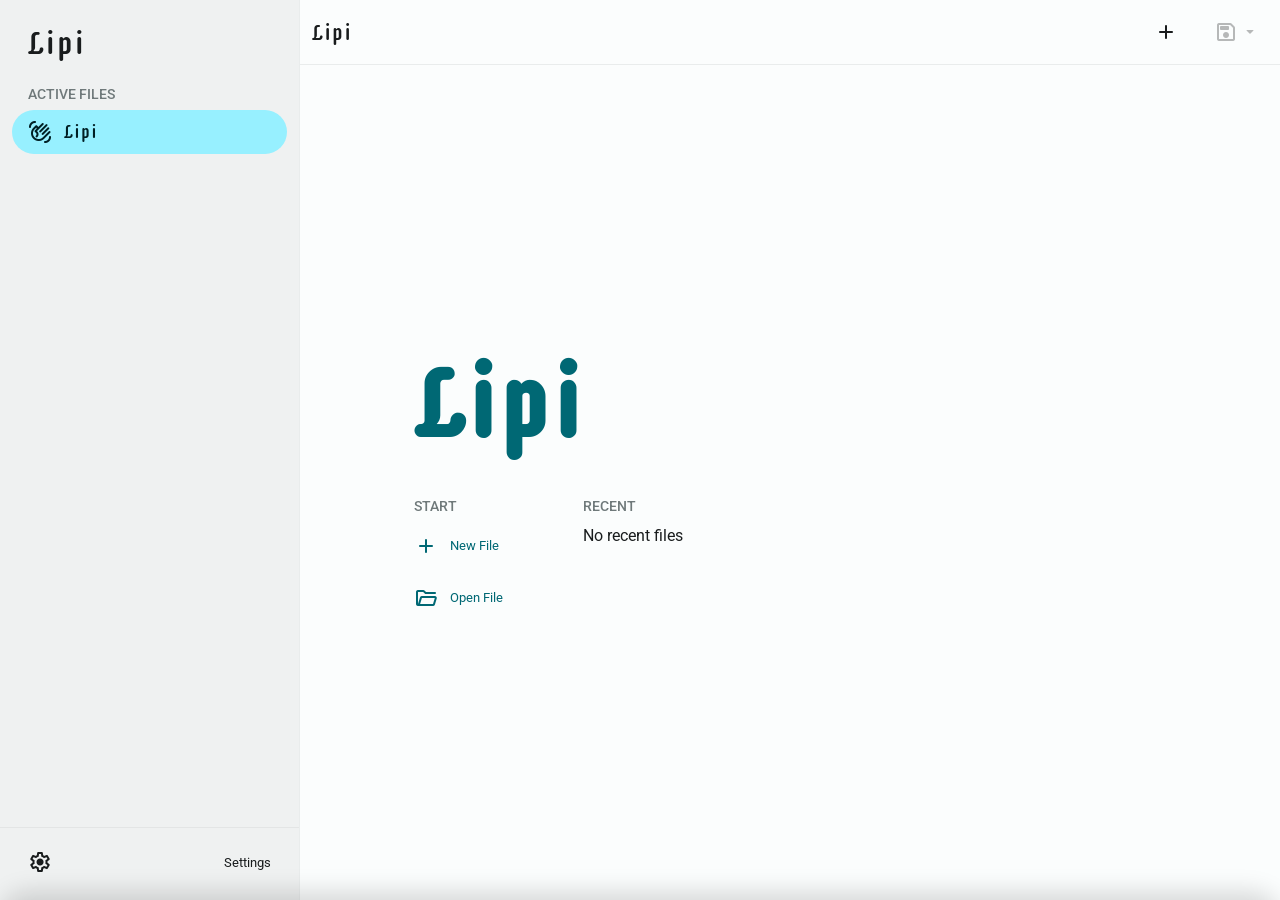
==== commit b64a3373: "feat: implement responsive bottom sheet for mobile status bar" ====
--- a/index.html
+++ b/index.html
@@ -17,6 +17,20 @@
 
     <div id="drawer-overlay" class="scrim hidden"></div>
     <div id="modal-overlay" class="scrim hidden"></div>
+    
+    <!-- NEW: Status Bar Bottom Sheet (Mobile Only) -->
+    <div id="status-sheet-scrim" class="scrim hidden"></div>
+    <div id="status-bottom-sheet" class="m3-bottom-sheet hidden">
+        <div class="sheet-drag-handle"></div>
+        <h3 class="title-large" style="margin-bottom: 16px;">Document Info</h3>
+        <div class="sheet-content">
+            <div class="sheet-item"><span>Cursor</span><span id="sheet-cursor">Ln 1, Col 1</span></div>
+            <div class="sheet-item"><span>Length</span><span id="sheet-length">0 chars</span></div>
+            <div class="sheet-item"><span>Language</span><span id="sheet-language">Plain Text</span></div>
+            <div class="sheet-item"><span>Line Endings</span><span id="sheet-crlf">Unix (LF)</span></div>
+            <div class="sheet-item"><span>Encoding</span><span id="sheet-encoding">UTF-8</span></div>
+        </div>
+    </div>
 
     <div id="save-as-modal" class="m3-dialog hidden">
         <h3 class="title-large">Save As</h3>
@@ -41,6 +55,17 @@
                 <button class="m3-btn m3-btn-filled" id="modal-unsaved-save-btn">Save</button>
             </div>
         </div>
+    </div>
+
+    <div id="editor-context-menu" class="custom-context-menu">
+        <button class="menu-item" id="edit-cut"><span class="material-symbols-rounded">content_cut</span> Cut</button>
+        <button class="menu-item" id="edit-copy"><span class="material-symbols-rounded">content_copy</span> Copy</button>
+        <button class="menu-item" id="edit-paste"><span class="material-symbols-rounded">content_paste</span> Paste</button>
+        <div class="menu-divider"></div>
+        <button class="menu-item" id="edit-undo"><span class="material-symbols-rounded">undo</span> Undo</button>
+        <button class="menu-item" id="edit-redo"><span class="material-symbols-rounded">redo</span> Redo</button>
+        <div class="menu-divider"></div>
+        <button class="menu-item m3-btn-danger" id="edit-delete"><span class="material-symbols-rounded">delete</span> Delete</button>
     </div>
 
     <div id="file-context-menu" class="custom-context-menu">
@@ -96,7 +121,7 @@
                             <span class="material-symbols-rounded">note_add</span> New File
                         </button>
                         <button class="menu-item" id="dropdown-open-file">
-                            <span class="material-symbols-rounded">folder_open</span> Open File...
+                            <span class="material-symbols-rounded">folder_open</span> Open File
                         </button>
                         
                         <div id="dropdown-recent-group">
@@ -135,7 +160,6 @@
                         <button class="text-btn" id="action-new-file">
                             <span class="material-symbols-rounded">add</span> New File
                         </button>
-                        <!-- TEXT UPDATED HERE -->
                         <button class="text-btn" id="action-open-file">
                             <span class="material-symbols-rounded">folder_open</span> Open File
                         </button>
@@ -153,6 +177,20 @@
             <div id="editor-container">
                 <div id="line-numbers-gutter" class="hidden">1</div>
                 <textarea id="main-editor" class="body-large" spellcheck="false" placeholder="Start typing..."></textarea>
+            </div>
+            
+            <div id="status-bar">
+                <div class="status-left">
+                    <span class="status-item" id="status-cursor">Ln 1, Col 1</span>
+                    <span class="status-item" id="status-length">0 chars</span>
+                </div>
+                <div class="status-right" id="status-right-group">
+                    <span class="status-item" id="status-language">Plain Text</span>
+                    <span class="status-item" id="status-crlf">Unix (LF)</span>
+                    <span class="status-item" id="status-encoding">UTF-8</span>
+                </div>
+                <!-- NEW: Icon for bottom sheet toggle -->
+                <span class="material-symbols-rounded" id="status-expand-icon" style="display: none; font-size: 20px;">expand_less</span>
             </div>
         </div>
 
@@ -205,6 +243,20 @@
                         </div>
                         <label class="m3-switch" aria-label="Toggle line numbers">
                             <input type="checkbox" id="line-numbers-toggle">
+                            <span class="m3-switch-track">
+                                <span class="m3-switch-thumb"></span>
+                            </span>
+                        </label>
+                    </div>
+
+                    <!-- NEW: Dynamic Mobile Toggle -->
+                    <div class="setting-item" id="mobile-bar-setting" style="display: none;">
+                        <div class="setting-info">
+                            <span class="title-medium">Classic Status Bar</span>
+                            <span class="body-large" style="opacity: 0.7; font-size: 14px;">Use desktop-style status bar instead of bottom sheet</span>
+                        </div>
+                        <label class="m3-switch" aria-label="Toggle mobile bar override">
+                            <input type="checkbox" id="mobile-bar-toggle">
                             <span class="m3-switch-track">
                                 <span class="m3-switch-thumb"></span>
                             </span>
--- a/css/layout.css
+++ b/css/layout.css
@@ -67,7 +67,6 @@
 
 .dropdown-anchor { position: relative; }
 
-/* FIXED: Visibility state added to completely block Tab targeting */
 .m3-menu {
     position: absolute; top: 56px; right: 0;
     background-color: var(--md-sys-color-surface-container);
@@ -82,11 +81,9 @@
 .m3-menu.hidden { 
     opacity: 0; pointer-events: none; transform: scale(0.95); 
     visibility: hidden;
-    /* Waits 0.2s for fade-out to finish before hiding from layout */
     transition: opacity 0.2s ease, transform 0.2s ease, background-color 0.3s ease, visibility 0s linear 0.2s;
 }
 
-/* FIXED: Custom context menu tab blocking */
 .custom-context-menu {
     position: fixed; background-color: var(--md-sys-color-surface-container);
     border-radius: 12px; box-shadow: 0 4px 16px rgba(0,0,0,0.2);
@@ -154,16 +151,15 @@
 [data-theme="dark"] .drawer-footer { border-top-color: rgba(255,255,255,0.05); }
 
 /* =========================================
-   Overlays & Modals (M3 Style)
+   Overlays, Modals & Bottom Sheets
 ========================================= */
 .scrim {
     position: fixed; top: 0; left: 0; width: 100vw; height: 100dvh;
     background-color: rgba(0, 0, 0, 0.4); z-index: 90; display: none;
 }
 .scrim.active { display: block; }
-#modal-overlay { z-index: 290; } 
-
-/* FIXED: Modals tab blocking */
+#modal-overlay, #status-sheet-scrim { z-index: 290; } 
+
 .m3-dialog {
     position: fixed; top: 50%; left: 50%; transform: translate(-50%, -50%) scale(0.95);
     background-color: var(--md-sys-color-surface-container-high);
@@ -213,6 +209,30 @@
 [data-theme="dark"] .m3-btn-danger { color: #ffb4ab !important; }
 [data-theme="dark"] .m3-btn-danger:hover { background-color: rgba(255, 180, 171, 0.08); }
 
+/* NEW: Material 3 Bottom Sheet */
+.m3-bottom-sheet {
+    position: fixed; bottom: 0; left: 0; width: 100%;
+    background-color: var(--md-sys-color-surface-container-high);
+    border-radius: 28px 28px 0 0; padding: 16px 24px 32px 24px;
+    z-index: 300; display: flex; flex-direction: column;
+    transform: translateY(100%); 
+    transition: transform 0.3s cubic-bezier(0.2, 0, 0, 1), background-color 0.3s ease;
+    box-shadow: 0 -8px 24px rgba(0,0,0,0.15);
+}
+.m3-bottom-sheet.active { transform: translateY(0); }
+.sheet-drag-handle {
+    width: 32px; height: 4px; border-radius: 2px;
+    background-color: var(--md-sys-color-outline); opacity: 0.4;
+    margin: 0 auto 16px auto;
+}
+.sheet-item {
+    display: flex; justify-content: space-between; align-items: center;
+    padding: 12px 0; border-bottom: 1px solid var(--md-sys-color-surface-container-highest);
+    font-size: var(--md-sys-typescale-body-large-size);
+}
+.sheet-item:last-child { border-bottom: none; }
+.sheet-item span:first-child { color: var(--md-sys-color-outline); }
+
 @media (min-width: 900px) {
     #menu-btn { display: none; }
     .md-drawer { position: relative; left: 0; z-index: 1; border-right: 1px solid var(--md-sys-color-surface-container-high); }
@@ -234,7 +254,7 @@
 @media (min-width: 600px) { .action-columns { flex-direction: row; gap: 80px; } }
 
 #editor-container {
-    display: flex; flex-direction: row; height: 100%; width: 100%; overflow: hidden;
+    display: flex; flex-direction: row; flex-grow: 1; width: 100%; overflow: hidden;
 }
 
 #line-numbers-gutter {
@@ -269,6 +289,22 @@
 
 #main-editor::placeholder { font-family: inherit; opacity: 0.6; }
 
+/* FIXED: Removed Ribbon behavior */
+#status-bar {
+    display: flex; align-items: center; justify-content: space-between;
+    height: 28px; padding: 0 16px; flex-shrink: 0;
+    background-color: var(--md-sys-color-surface-container);
+    border-top: 1px solid var(--md-sys-color-surface-container-high);
+    color: var(--md-sys-color-on-surface);
+    font-size: 12px; z-index: 10;
+    user-select: none; transition: background-color 0.3s ease, border-color 0.3s ease, color 0.3s ease;
+    overflow: hidden;
+}
+
+.status-left, .status-right { display: flex; gap: 24px; white-space: nowrap; opacity: 0.8; }
+.status-item { cursor: default; transition: opacity 0.2s ease; }
+.status-item:hover { opacity: 1; }
+
 .recent-item-wrapper { display: flex; align-items: center; justify-content: space-between; width: 100%; max-width: 320px; }
 .dropdown-recent-item-wrapper { display: flex; align-items: center; justify-content: space-between; padding-right: 8px; }
 .dropdown-recent-item-wrapper .menu-item { flex-grow: 1; width: auto; padding-right: 8px; }
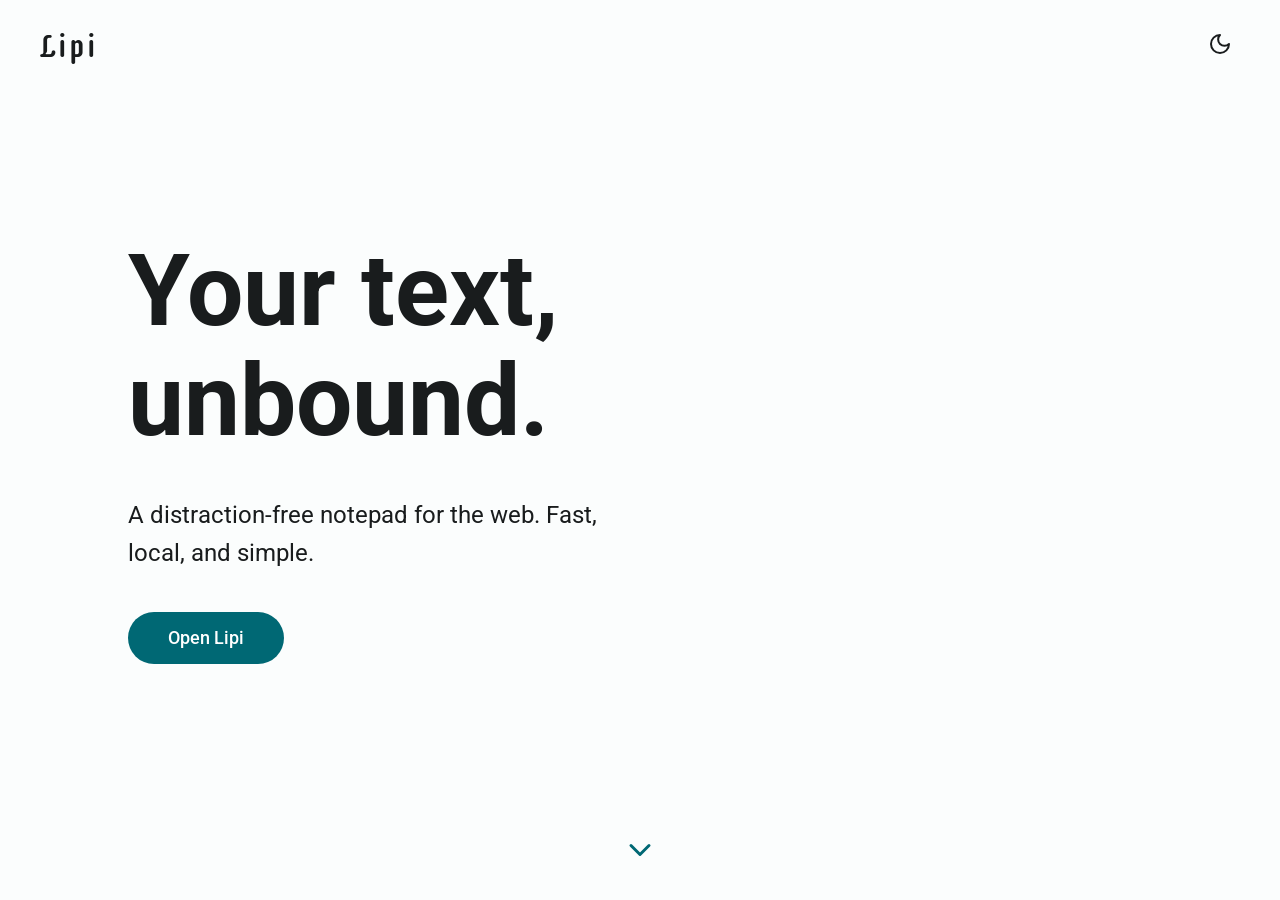
==== commit 2089bd2a: "feat: implement offline PWA capabilities" ====
--- a/index.html
+++ b/index.html
@@ -1,320 +1,127 @@
-<!DOCTYPE html>
-<html lang="en">
-<head>
-    <meta charset="UTF-8">
-    <meta name="viewport" content="width=device-width, initial-scale=1.0">
-    <title>Lipi</title>
-    <link rel="stylesheet" href="https://fonts.googleapis.com/css2?family=Material+Symbols+Rounded:opsz,wght,FILL,GRAD@24,400,0,0" />
-    <link rel="preconnect" href="https://fonts.googleapis.com">
-    <link rel="preconnect" href="https://fonts.gstatic.com" crossorigin>
-    <link href="https://fonts.googleapis.com/css2?family=JetBrains+Mono:wght@400;500&family=Roboto:wght@400;500;700&family=Supermercado+One&display=swap" rel="stylesheet">
-    <link rel="stylesheet" href="css/main.css">
-    <link rel="stylesheet" href="css/layout.css">
-</head>
-<body>
-
-    <input type="file" id="fallback-file-input" style="display: none;" accept=".txt,.md,.html,.css,.js,.json">
-
-    <div id="drawer-overlay" class="scrim hidden"></div>
-    <div id="modal-overlay" class="scrim hidden"></div>
-    
-    <!-- NEW: Status Bar Bottom Sheet (Mobile Only) -->
-    <div id="status-sheet-scrim" class="scrim hidden"></div>
-    <div id="status-bottom-sheet" class="m3-bottom-sheet hidden">
-        <div class="sheet-drag-handle"></div>
-        <h3 class="title-large" style="margin-bottom: 16px;">Document Info</h3>
-        <div class="sheet-content">
-            <div class="sheet-item"><span>Cursor</span><span id="sheet-cursor">Ln 1, Col 1</span></div>
-            <div class="sheet-item"><span>Length</span><span id="sheet-length">0 chars</span></div>
-            <div class="sheet-item"><span>Language</span><span id="sheet-language">Plain Text</span></div>
-            <div class="sheet-item"><span>Line Endings</span><span id="sheet-crlf">Unix (LF)</span></div>
-            <div class="sheet-item"><span>Encoding</span><span id="sheet-encoding">UTF-8</span></div>
-        </div>
-    </div>
-
-    <div id="save-as-modal" class="m3-dialog hidden">
-        <h3 class="title-large">Save As</h3>
-        <div class="dialog-content">
-            <input type="text" id="save-as-input" class="m3-text-input" placeholder="Enter file name..." autocomplete="off">
-        </div>
-        <div class="dialog-actions">
-            <button class="m3-btn m3-btn-text" id="modal-cancel-btn">Cancel</button>
-            <button class="m3-btn m3-btn-filled" id="modal-save-btn">Save</button>
-        </div>
-    </div>
-
-    <div id="unsaved-modal" class="m3-dialog hidden">
-        <h3 class="title-large" style="color: var(--md-sys-color-on-surface);">Save Changes?</h3>
-        <div class="dialog-content">
-            <p id="unsaved-modal-message" class="body-large" style="margin: 0; color: var(--md-sys-color-outline);"></p>
-        </div>
-        <div class="dialog-actions" style="margin-top: 8px;">
-            <button class="m3-btn m3-btn-text" id="modal-unsaved-cancel-btn">Cancel</button>
-            <div style="display: flex; gap: 8px;">
-                <button class="m3-btn m3-btn-text m3-btn-danger" id="modal-unsaved-discard-btn">Discard</button>
-                <button class="m3-btn m3-btn-filled" id="modal-unsaved-save-btn">Save</button>
-            </div>
-        </div>
-    </div>
-
-    <div id="editor-context-menu" class="custom-context-menu">
-        <button class="menu-item" id="edit-cut"><span class="material-symbols-rounded">content_cut</span> Cut</button>
-        <button class="menu-item" id="edit-copy"><span class="material-symbols-rounded">content_copy</span> Copy</button>
-        <button class="menu-item" id="edit-paste"><span class="material-symbols-rounded">content_paste</span> Paste</button>
-        <div class="menu-divider"></div>
-        <button class="menu-item" id="edit-undo"><span class="material-symbols-rounded">undo</span> Undo</button>
-        <button class="menu-item" id="edit-redo"><span class="material-symbols-rounded">redo</span> Redo</button>
-        <div class="menu-divider"></div>
-        <button class="menu-item m3-btn-danger" id="edit-delete"><span class="material-symbols-rounded">delete</span> Delete</button>
-    </div>
-
-    <div id="file-context-menu" class="custom-context-menu">
-        <button class="menu-item" id="ctx-open"><span class="material-symbols-rounded">open_in_new</span> Open</button>
-        <button class="menu-item" id="ctx-rename"><span class="material-symbols-rounded">edit</span> Rename</button>
-        <div class="menu-divider"></div>
-        <button class="menu-item m3-btn-danger" id="ctx-close"><span class="material-symbols-rounded">close</span> Close File</button>
-    </div>
-
-    <aside id="sidebar" class="md-drawer">
-        <div class="drawer-header">
-            <h2 class="title-large brand-font" style="font-size: 32px;">Lipi</h2>
-        </div>
-        
-        <div class="drawer-content">
-            <span class="label-large section-label">ACTIVE FILES</span>
-            <ul id="open-files-list" class="drawer-list">
-                <li class="drawer-item active" id="welcome-sidebar-item">
-                    <div class="file-info">
-                        <span class="material-symbols-rounded icon">waving_hand</span>
-                        <span class="file-name brand-font" style="font-size: 18px;">Lipi</span>
-                    </div>
-                </li>
-            </ul>
-        </div>
-
-        <div class="drawer-footer">
-            <button class="drawer-item" id="settings-btn">
-                <span class="material-symbols-rounded icon">settings</span>
-                <span class="file-name">Settings</span>
-            </button>
-        </div>
-    </aside>
-
-    <main id="workspace">
-        <header class="top-app-bar">
-            <div class="top-bar-left">
-                <button class="icon-btn" id="menu-btn" aria-label="Open menu">
-                    <span class="material-symbols-rounded">menu</span>
-                </button>
-                <span id="current-file-name" class="title-medium brand-font" style="font-size: 22px;">Lipi</span>
-                <span id="unsaved-indicator" style="display: none; color: var(--md-sys-color-primary); font-size: 14px; margin-left: -2px;">●</span>
-            </div>
-            
-            <div class="top-bar-right" id="top-bar-actions">
-                <div class="dropdown-anchor">
-                    <button class="icon-btn" id="add-btn" aria-label="Add new or open">
-                        <span class="material-symbols-rounded">add</span>
-                    </button>
-                    
-                    <div id="add-dropdown" class="m3-menu hidden">
-                        <button class="menu-item" id="dropdown-new-file">
-                            <span class="material-symbols-rounded">note_add</span> New File
-                        </button>
-                        <button class="menu-item" id="dropdown-open-file">
-                            <span class="material-symbols-rounded">folder_open</span> Open File
-                        </button>
-                        
-                        <div id="dropdown-recent-group">
-                            <div class="menu-divider"></div>
-                            <span class="menu-label">Recent</span>
-                            <div id="dropdown-recent-list"></div>
-                        </div>
-                    </div>
-                </div>
-
-                <div class="dropdown-anchor">
-                    <button class="icon-btn dropdown-btn" id="save-btn" aria-label="Save options" disabled>
-                        <span id="main-save-icon" class="material-symbols-rounded">save</span>
-                        <span class="material-symbols-rounded" style="font-size: 20px;">arrow_drop_down</span>
-                    </button>
-                    
-                    <div id="save-dropdown" class="m3-menu hidden">
-                        <button class="menu-item" id="dropdown-action-save" disabled>
-                            <span id="icon-action-save" class="material-symbols-rounded">save</span> Save
-                        </button>
-                        <button class="menu-item" id="dropdown-action-save-as">
-                            <span id="icon-action-save-as" class="material-symbols-rounded">save_as</span> Save As...
-                        </button>
-                    </div>
-                </div>
-            </div>
-        </header>
-
-        <div id="welcome-view" class="editor-canvas active">
-            <div class="welcome-content">
-                <h1 class="brand-font brand-hero">Lipi</h1>
-                
-                <div class="action-columns">
-                    <div class="action-group">
-                        <span class="label-large">Start</span>
-                        <button class="text-btn" id="action-new-file">
-                            <span class="material-symbols-rounded">add</span> New File
-                        </button>
-                        <button class="text-btn" id="action-open-file">
-                            <span class="material-symbols-rounded">folder_open</span> Open File
-                        </button>
-                    </div>
-
-                    <div class="action-group" id="welcome-recent-group">
-                        <span class="label-large">Recent</span>
-                        <div id="recent-files-container" class="recent-list"></div>
-                    </div>
-                </div>
-            </div>
-        </div>
-
-        <div id="editor-view" class="editor-canvas hidden">
-            <div id="editor-container">
-                <div id="line-numbers-gutter" class="hidden">1</div>
-                <textarea id="main-editor" class="body-large" spellcheck="false" placeholder="Start typing..."></textarea>
-            </div>
-            
-            <div id="status-bar">
-                <div class="status-left">
-                    <span class="status-item" id="status-cursor">Ln 1, Col 1</span>
-                    <span class="status-item" id="status-length">0 chars</span>
-                </div>
-                <div class="status-right" id="status-right-group">
-                    <span class="status-item" id="status-language">Plain Text</span>
-                    <span class="status-item" id="status-crlf">Unix (LF)</span>
-                    <span class="status-item" id="status-encoding">UTF-8</span>
-                </div>
-                <!-- NEW: Icon for bottom sheet toggle -->
-                <span class="material-symbols-rounded" id="status-expand-icon" style="display: none; font-size: 20px;">expand_less</span>
-            </div>
-        </div>
-
-        <div id="settings-view" class="editor-canvas hidden">
-            <div class="settings-content">
-                <h2 class="display-large" style="font-size: 32px; line-height: 1.2; margin-bottom: 8px;">Settings</h2>
-                
-                <div class="settings-card">
-                    <h3 class="label-large settings-card-title">Storage & Privacy</h3>
-                    
-                    <div class="setting-item" style="border-bottom: none; padding-bottom: 0;">
-                        <div class="setting-info">
-                            <span class="title-medium">Preserve Session Data</span>
-                            <span id="preserve-data-desc" class="body-large" style="opacity: 0.7; font-size: 14px;">Save settings and recent files across restarts</span>
-                        </div>
-                        <label class="m3-switch" aria-label="Toggle data preservation">
-                            <input type="checkbox" id="preserve-data-toggle">
-                            <span class="m3-switch-track">
-                                <span class="m3-switch-thumb"></span>
-                            </span>
-                        </label>
-                    </div>
-                </div>
-
-                <div class="settings-card">
-                    <h3 class="label-large settings-card-title">Appearance</h3>
-                    
-                    <div class="setting-item">
-                        <div class="setting-info">
-                            <span class="title-medium">Theme</span>
-                            <span class="body-large" style="opacity: 0.7; font-size: 14px;">Choose your preferred appearance</span>
-                        </div>
-                        <div class="dropdown-anchor" style="min-width: 180px;">
-                            <button class="m3-select-btn" id="theme-select-btn" aria-label="Select Theme">
-                                <span id="theme-select-label">System Default</span>
-                                <span class="material-symbols-rounded">arrow_drop_down</span>
-                            </button>
-                            <div id="theme-dropdown" class="m3-menu hidden" style="width: 100%;">
-                                <button class="menu-item theme-option" data-theme-val="system">System Default</button>
-                                <button class="menu-item theme-option" data-theme-val="light">Light</button>
-                                <button class="menu-item theme-option" data-theme-val="dark">Dark</button>
-                            </div>
-                        </div>
-                    </div>
-
-                    <div class="setting-item">
-                        <div class="setting-info">
-                            <span class="title-medium">Show Line Numbers</span>
-                            <span class="body-large" style="opacity: 0.7; font-size: 14px;">Display a line number gutter in the editor</span>
-                        </div>
-                        <label class="m3-switch" aria-label="Toggle line numbers">
-                            <input type="checkbox" id="line-numbers-toggle">
-                            <span class="m3-switch-track">
-                                <span class="m3-switch-thumb"></span>
-                            </span>
-                        </label>
-                    </div>
-
-                    <!-- NEW: Dynamic Mobile Toggle -->
-                    <div class="setting-item" id="mobile-bar-setting" style="display: none;">
-                        <div class="setting-info">
-                            <span class="title-medium">Classic Status Bar</span>
-                            <span class="body-large" style="opacity: 0.7; font-size: 14px;">Use desktop-style status bar instead of bottom sheet</span>
-                        </div>
-                        <label class="m3-switch" aria-label="Toggle mobile bar override">
-                            <input type="checkbox" id="mobile-bar-toggle">
-                            <span class="m3-switch-track">
-                                <span class="m3-switch-thumb"></span>
-                            </span>
-                        </label>
-                    </div>
-
-                    <div class="setting-item">
-                        <div class="setting-info">
-                            <span class="title-medium">App Font</span>
-                            <span class="body-large" style="opacity: 0.7; font-size: 14px;">Change the interface font</span>
-                        </div>
-                        <div class="dropdown-anchor" style="min-width: 180px;">
-                            <button class="m3-select-btn" id="ui-font-btn" aria-label="Select App Font">
-                                <span id="ui-font-label">Roboto (Default)</span>
-                                <span class="material-symbols-rounded">arrow_drop_down</span>
-                            </button>
-                            <div id="ui-font-dropdown" class="m3-menu hidden" style="width: 100%;">
-                                <button class="menu-item ui-font-option" data-font-val="default" data-label="Roboto (Default)">Roboto (Default)</button>
-                                <button class="menu-item ui-font-option" data-font-val="system-ui, -apple-system, sans-serif" data-label="System UI">System UI</button>
-                                <button class="menu-item ui-font-option" data-font-val="Arial, Helvetica, sans-serif" data-label="Arial">Arial</button>
-                                <button class="menu-item ui-font-option" data-font-val="'Times New Roman', Times, serif" data-label="Times New Roman">Times New Roman</button>
-                                <button class="menu-item ui-font-option" data-font-val="'Courier New', Courier, monospace" data-label="Courier New">Courier New</button>
-                            </div>
-                        </div>
-                    </div>
-
-                    <div class="setting-item">
-                        <div class="setting-info">
-                            <span class="title-medium">Editor Font</span>
-                            <span class="body-large" style="opacity: 0.7; font-size: 14px;">Change the workspace font</span>
-                        </div>
-                        <div class="dropdown-anchor" style="min-width: 180px;">
-                            <button class="m3-select-btn" id="editor-font-btn" aria-label="Select Editor Font">
-                                <span id="editor-font-label">JetBrains Mono (Default)</span>
-                                <span class="material-symbols-rounded">arrow_drop_down</span>
-                            </button>
-                            <div id="editor-font-dropdown" class="m3-menu hidden" style="width: 100%;">
-                                <button class="menu-item editor-font-option" data-font-val="default" data-label="JetBrains Mono (Default)">JetBrains Mono (Default)</button>
-                                <button class="menu-item editor-font-option" data-font-val="monospace" data-label="System Monospace">System Monospace</button>
-                                <button class="menu-item editor-font-option" data-font-val="'Courier New', Courier, monospace" data-label="Courier New">Courier New</button>
-                                <button class="menu-item editor-font-option" data-font-val="Arial, Helvetica, sans-serif" data-label="Arial">Arial</button>
-                                <button class="menu-item editor-font-option" data-font-val="'Times New Roman', Times, serif" data-label="Times New Roman">Times New Roman</button>
-                            </div>
-                        </div>
-                    </div>
-
-                    <div class="setting-item" style="border-bottom: none; padding-top: 8px; padding-bottom: 0;">
-                         <button class="m3-btn m3-btn-text" id="reset-fonts-btn" style="padding-left: 0;">
-                             <span class="material-symbols-rounded" style="margin-right: 8px;">restart_alt</span> Reset Fonts to Defaults
-                         </button>
-                    </div>
-                </div>
-
-            </div>
-        </div>
-
-    </main>
-
-    <script src="js/app.js" type="module"></script>
-</body>
+<!DOCTYPE html>
+<html lang="en">
+
+<head>
+    <meta charset="UTF-8">
+    <meta name="viewport" content="width=device-width, initial-scale=1.0">
+    <title>Lipi | The Web Notepad</title>
+
+    <link rel="preconnect" href="https://fonts.googleapis.com">
+    <link rel="preconnect" href="https://fonts.gstatic.com" crossorigin>
+    <link
+        href="https://fonts.googleapis.com/css2?family=JetBrains+Mono&family=Roboto:wght@400;500;700&family=Supermercado+One&display=swap"
+        rel="stylesheet">
+
+    <meta name="theme-color" content="#006874">
+    <link rel="icon" type="image/png" href="app/icons/icon.png">
+    <link rel="icon" type="image/svg+xml" href="app/icons/icon.svg">
+    <link rel="apple-touch-icon" href="app/icons/icon-192.png">
+    <link rel="manifest" href="manifest.json">
+
+    <link rel="stylesheet" href="style.css">
+    <script src="app/js/sw-register.js"></script>
+</head>
+
+<body>
+
+    <header id="main-header">
+        <a href="#" class="logo-container">
+            <span class="logo-text brand-font">Lipi</span>
+            <div class="logo-svg-mask"></div>
+        </a>
+        <button id="theme-toggle" class="icon-btn" aria-label="Toggle Theme">
+            <svg xmlns="http://www.w3.org/2000/svg" width="24" height="24" viewBox="0 0 24 24" fill="none"
+                stroke="currentColor" stroke-width="2" stroke-linecap="round" stroke-linejoin="round"
+                class="theme-icon">
+                <path d="M12 3a6 6 0 0 0 9 9 9 9 0 1 1-9-9Z" />
+            </svg>
+        </button>
+    </header>
+
+    <main class="scroller">
+
+        <section class="snap-section hero-section" id="hero">
+            <div class="content">
+                <h1 class="brand-hero animate-on-snap">Your text,<br>unbound.</h1>
+                <p class="body-large animate-on-snap delay-1">A distraction-free notepad for the web. Fast, local, and
+                    simple.</p>
+                <div class="button-group animate-on-snap delay-2">
+                    <a href="app/app.html" class="btn btn-primary">Open Lipi</a>
+                    <button id="install-btn" class="btn btn-secondary" style="display: none;">Install PWA</button>
+                </div>
+            </div>
+            <div class="scroll-indicator">
+                <svg xmlns="http://www.w3.org/2000/svg" width="36" height="36" viewBox="0 0 24 24" fill="none"
+                    stroke="currentColor" stroke-width="2" stroke-linecap="round" stroke-linejoin="round">
+                    <path d="m6 9 6 6 6-6" />
+                </svg>
+            </div>
+        </section>
+
+        <section class="snap-section feature-section alt-bg">
+            <div class="content">
+                <h2 class="brand-font animate-on-snap">Open. Edit.<br>Leave.</h2>
+                <p class="body-large animate-on-snap delay-1">
+                    Open a file, make your changes, and move on. No accounts, no uploads, no extra steps. Works across
+                    modern browsers, with additional native-like features available on supported browsers.
+                    <span class="tooltip-wrapper">
+                        <svg xmlns="http://www.w3.org/2000/svg" width="24" height="24" viewBox="0 0 24 24"
+                            fill="currentColor" class="info-icon">
+                            <path
+                                d="M11 17h2v-6h-2v6Zm1-8q.425 0 .713-.288T13 8q0-.425-.288-.713T12 7q-.425 0-.713.288T11 8q0 .425.288.713T12 9Zm0 13q-2.075 0-3.9-.788t-3.175-2.137q-1.35-1.35-2.137-3.175T2 12q0-2.075.788-3.9t2.137-3.175q1.35-1.35 3.175-2.137T12 2q2.075 0 3.9.788t3.175 2.137q1.35 1.35 2.137 3.175T22 12q0 2.075-.788 3.9t-2.137 3.175q-1.35 1.35-3.175 2.137T12 22Zm0-2q3.35 0 5.675-2.325T20 12q0-3.35-2.325-5.675T12 4Q8.65 4 6.325 6.325T4 12q0 3.35 2.325 5.675T12 20Zm0-8Z" />
+                        </svg>
+                        <span class="m3-tooltip">
+                            Direct editing requires the <a
+                                href="https://developer.mozilla.org/en-US/docs/Web/API/File_System_API" target="_blank"
+                                rel="noopener noreferrer">File System Access API</a>, available on Chromium-based
+                            browsers (Chrome, Edge, Opera).
+                        </span>
+                    </span>
+                </p>
+            </div>
+        </section>
+
+        <section class="snap-section feature-section">
+            <div class="content">
+                <h2 class="brand-font animate-on-snap">Your files.<br>Any text.</h2>
+                <p class="body-large animate-on-snap delay-1">From plain text to Markdown. Anything on the go.</p>
+            </div>
+        </section>
+
+        <section class="snap-section feature-section alt-bg-2">
+            <div class="content">
+                <h2 class="brand-font animate-on-snap">Looks right,<br>naturally.</h2>
+                <p class="body-large animate-on-snap delay-1">Clean, simple, familiar from the moment you open it.</p>
+                <div class="button-group animate-on-snap delay-2" style="margin-top: 2rem;">
+                    <a href="app/app.html" class="btn btn-primary">Start Writing</a>
+                </div>
+            </div>
+        </section>
+
+        <footer class="snap-footer alt-bg">
+            <div class="footer-content animate-on-snap">
+                <div class="footer-logo brand-font">Lipi</div>
+                <div class="footer-links">
+                    <a href="https://github.com/if-true001/Lipi" target="_blank">Repository</a>
+                    <a href="app/app.html">Launch App</a>
+                </div>
+                <p class="footer-credits label-large">Built for the web. Strictly local.</p>
+
+                <div class="footer-social">
+                    <a href="https://github.com/if-true001/Lipi" target="_blank" aria-label="GitHub">
+                        <svg xmlns="http://www.w3.org/2000/svg" width="28" height="28" viewBox="0 0 24 24"
+                            fill="currentColor">
+                            <path
+                                d="M12 0c-6.626 0-12 5.373-12 12 0 5.302 3.438 9.8 8.207 11.387.599.111.793-.261.793-.577v-2.234c-3.338.726-4.033-1.416-4.033-1.416-.546-1.387-1.333-1.756-1.333-1.756-1.089-.745.083-.729.083-.729 1.205.084 1.839 1.237 1.839 1.237 1.07 1.834 2.807 1.304 3.492.997.107-.775.418-1.305.762-1.604-2.665-.305-5.467-1.334-5.467-5.931 0-1.311.469-2.381 1.236-3.221-.124-.303-.535-1.524.117-3.176 0 0 1.008-.322 3.301 1.23.957-.266 1.983-.399 3.003-.404 1.02.005 2.047.138 3.006.404 2.291-1.552 3.297-1.23 3.297-1.23.653 1.653.242 2.874.118 3.176.77.84 1.235 1.911 1.235 3.221 0 4.609-2.807 5.624-5.479 5.921.43.372.823 1.102.823 2.222v3.293c0 .319.192.694.801.576 4.765-1.589 8.199-6.086 8.199-11.386 0-6.627-5.373-12-12-12z" />
+                        </svg>
+                    </a>
+                </div>
+            </div>
+        </footer>
+
+    </main>
+
+    <script src="script.js"></script>
+</body>
+
 </html>
--- a/style.css
+++ b/style.css
@@ -0,0 +1,263 @@
+:root {
+    /* Lipi Light Mode Variables */
+    --md-sys-color-primary: #006874; 
+    --md-sys-color-on-primary: #ffffff;
+    --md-sys-color-primary-container: #97f0ff;
+    --md-sys-color-on-primary-container: #001f24;
+    --md-sys-color-surface: #fbfdfd;
+    --md-sys-color-on-surface: #191c1d; 
+    --md-sys-color-surface-container: #eff1f1;
+    --md-sys-color-surface-container-high: #e9ecec;
+    --md-sys-color-outline: #6f797a;
+    
+    --md-sys-typescale-display-large-font: 'Roboto', system-ui, -apple-system, sans-serif;
+    --editor-font-family: 'JetBrains Mono', 'Courier New', Courier, monospace;
+    
+    --md-sys-typescale-display-large-size: 57px;
+    --md-sys-typescale-label-large-size: 14px;
+    --md-sys-shape-corner-full: 9999px;
+
+    /* Motion */
+    --transition-snappy: all 0.4s cubic-bezier(0.2, 0, 0, 1);
+    --animation-easing: cubic-bezier(0.2, 0, 0, 1);
+}
+
+/* Lipi Dark Mode Overrides */
+[data-theme="dark"] {
+    --md-sys-color-primary: #4fd8eb;
+    --md-sys-color-on-primary: #00363d;
+    --md-sys-color-primary-container: #004f58;
+    --md-sys-color-on-primary-container: #97f0ff;
+    --md-sys-color-surface: #191c1d;
+    --md-sys-color-on-surface: #e1e3e3; 
+    --md-sys-color-surface-container: #2b2e2f;
+    --md-sys-color-surface-container-high: #323536;
+    --md-sys-color-outline: #899394;
+}
+
+@media (prefers-color-scheme: dark) {
+    :root:not([data-theme="light"]) {
+        --md-sys-color-primary: #4fd8eb;
+        --md-sys-color-on-surface: #e1e3e3;
+        --md-sys-color-surface-container: #2b2e2f;
+        --md-sys-color-surface-container-high: #323536;
+    }
+}
+
+* { box-sizing: border-box; margin: 0; padding: 0; }
+* { scrollbar-width: none; -ms-overflow-style: none; }
+::-webkit-scrollbar { display: none; }
+
+/* Base Layout */
+html, body {
+    width: 100%;
+    height: 100dvh;
+    background-color: var(--md-sys-color-surface);
+    color: var(--md-sys-color-on-surface);
+    font-family: var(--md-sys-typescale-display-large-font);
+    overflow: hidden;
+    transition: background-color 0.3s ease, color 0.3s ease;
+}
+
+/* Typography */
+.brand-font { font-family: "Supermercado One", cursive !important; letter-spacing: 1px; }
+.brand-hero { font-size: clamp(64px, 10vw, 100px); line-height: 1.1; margin: 0 0 40px 0; color: var(--md-sys-color-on-surface); }
+.body-large { font-size: 1.5rem; opacity: 0.8; max-width: 500px; margin-bottom: 2.5rem; line-height: 1.6; }
+.label-large { font-size: var(--md-sys-typescale-label-large-size); font-weight: 500; text-transform: uppercase; color: var(--md-sys-color-outline); }
+h2.brand-font { font-size: clamp(3rem, 6vw, 5rem); line-height: 1.1; margin-bottom: 1.5rem; color: var(--md-sys-color-primary); }
+
+/* --- HEADER & LOGO TRANSITIONS --- */
+header {
+    position: fixed;
+    top: 0;
+    left: 0;
+    width: 100%;
+    padding: 1.5rem 2.5rem;
+    display: flex;
+    justify-content: space-between;
+    align-items: center;
+    z-index: 100;
+    pointer-events: none; 
+}
+
+.logo-container {
+    position: relative;
+    display: flex;
+    align-items: center;
+    width: 80px;
+    height: 40px;
+    text-decoration: none;
+    user-select: none;
+    -webkit-user-select: none;
+    pointer-events: auto; 
+}
+
+.logo-text {
+    position: absolute;
+    left: 0;
+    font-size: 2rem;
+    color: var(--md-sys-color-on-surface); 
+    opacity: 1;
+    transform: scale(1);
+    transition: opacity 0.4s ease, transform 0.4s ease;
+}
+
+.logo-svg-mask {
+    position: absolute;
+    left: 0;
+    width: 32px; 
+    height: 32px;
+    background-image: url('app/icons/icon-192.png');
+    background-size: contain;
+    background-repeat: no-repeat;
+    background-position: center left;
+    opacity: 0;
+    transform: scale(0.8);
+    transition: opacity 0.4s ease, transform 0.4s ease;
+}
+
+header.scrolled .logo-text { opacity: 0; transform: scale(0.8); }
+header.scrolled .logo-svg-mask { opacity: 1; transform: scale(1); }
+
+/* Theme Icon */
+.icon-btn { 
+    background: transparent; 
+    border: none; 
+    color: var(--md-sys-color-on-surface); 
+    cursor: pointer; 
+    padding: 0.5rem; 
+    border-radius: 50%; 
+    transition: var(--transition-snappy); 
+    pointer-events: auto; 
+}
+.icon-btn:hover { background-color: var(--md-sys-color-surface-container); }
+
+/* --- TOOLTIP & INFO ICON (M3 Design) --- */
+.tooltip-wrapper {
+    position: relative;
+    display: inline-flex;
+    align-items: center;
+    vertical-align: -4px;
+    margin-left: 6px;
+    cursor: pointer;
+    color: var(--md-sys-color-primary);
+}
+
+.info-icon {
+    transition: color 0.3s ease;
+}
+
+.tooltip-wrapper:hover .info-icon {
+    color: var(--md-sys-color-on-surface);
+}
+
+.m3-tooltip {
+    position: absolute;
+    bottom: 140%;
+    left: 50%;
+    transform: translateX(-50%) scale(0.9);
+    transform-origin: bottom center;
+    width: 260px;
+    padding: 12px 16px;
+    background-color: var(--md-sys-color-surface-container-high);
+    color: var(--md-sys-color-on-surface);
+    font-size: 0.95rem;
+    font-weight: 400;
+    line-height: 1.4;
+    border-radius: 12px;
+    box-shadow: 0 4px 12px rgba(0,0,0,0.15), 0 1px 3px rgba(0,0,0,0.1);
+    opacity: 0;
+    pointer-events: none;
+    transition: opacity 0.2s cubic-bezier(0.2, 0, 0, 1), transform 0.2s cubic-bezier(0.2, 0, 0, 1);
+    z-index: 10;
+}
+
+.m3-tooltip::after {
+    content: '';
+    position: absolute;
+    top: 100%;
+    left: 50%;
+    transform: translateX(-50%);
+    border-width: 6px;
+    border-style: solid;
+    border-color: var(--md-sys-color-surface-container-high) transparent transparent transparent;
+}
+
+.tooltip-wrapper:hover .m3-tooltip {
+    opacity: 1;
+    transform: translateX(-50%) scale(1);
+    pointer-events: auto;
+}
+
+.m3-tooltip a {
+    color: var(--md-sys-color-primary);
+    text-decoration: underline;
+}
+
+@media (max-width: 600px) {
+    .m3-tooltip {
+        left: auto;
+        right: -10px;
+        transform: scale(0.9);
+        transform-origin: bottom right; 
+    }
+    
+    .tooltip-wrapper:hover .m3-tooltip {
+        transform: scale(1); 
+    }
+    
+    .m3-tooltip::after {
+        left: auto;
+        right: 18px; 
+        transform: none;
+    }
+}
+
+/* Snapping */
+.scroller { height: 100dvh; overflow-y: scroll; scroll-snap-type: y mandatory; scroll-behavior: smooth; }
+.snap-section { height: 100dvh; width: 100vw; scroll-snap-align: start; display: flex; flex-direction: column; justify-content: center; padding: 0 10%; position: relative; }
+.alt-bg { background-color: var(--md-sys-color-surface-container); }
+.alt-bg-2 { background-color: var(--md-sys-color-surface-container-high); }
+.content { max-width: 800px; }
+
+/* Buttons */
+.button-group { display: flex; gap: 1rem; flex-wrap: wrap; }
+.btn { font-family: var(--md-sys-typescale-display-large-font); font-weight: 500; font-size: 1.1rem; padding: 1rem 2.5rem; border-radius: var(--md-sys-shape-corner-full); border: none; cursor: pointer; text-decoration: none; transition: var(--transition-snappy); display: inline-flex; align-items: center; justify-content: center; user-select: none; -webkit-user-select: none; }
+.btn-primary { background-color: var(--md-sys-color-primary); color: var(--md-sys-color-on-primary); }
+.btn-primary:hover { transform: scale(1.05); }
+.btn-secondary { background-color: var(--md-sys-color-primary-container); color: var(--md-sys-color-on-primary-container); }
+.btn-secondary:hover { transform: scale(1.05); }
+
+/* Indicator */
+.scroll-indicator { position: absolute; bottom: 2rem; left: 50%; transform: translateX(-50%); color: var(--md-sys-color-primary); animation: bounce 2s infinite; pointer-events: none; display: flex; align-items: center; justify-content: center; }
+@keyframes bounce { 0%, 20%, 50%, 80%, 100% { transform: translateY(0) translateX(-50%); } 40% { transform: translateY(-15px) translateX(-50%); } 60% { transform: translateY(-7px) translateX(-50%); } }
+
+/* Footer */
+.snap-footer { min-height: 40dvh; width: 100vw; scroll-snap-align: end; display: flex; flex-direction: column; justify-content: center; align-items: center; padding: 4rem 10%; text-align: center; }
+.footer-logo { font-size: 3rem; margin-bottom: 1rem; color: var(--md-sys-color-on-surface); user-select: none; -webkit-user-select: none; }
+.footer-links { display: flex; gap: 2rem; margin-bottom: 2rem; }
+.footer-links a { color: var(--md-sys-color-primary); text-decoration: none; font-weight: 500; font-size: 1.2rem; transition: var(--transition-snappy); }
+.footer-links a:hover { opacity: 0.8; }
+
+/* GitHub Icon Footer */
+.footer-social {
+    margin-top: 1.5rem;
+    display: flex;
+    justify-content: center;
+}
+
+.footer-social a {
+    color: var(--md-sys-color-outline);
+    transition: color 0.3s ease, transform 0.3s ease;
+}
+
+.footer-social a:hover {
+    color: var(--md-sys-color-primary);
+    transform: scale(1.1);
+}
+
+/* Animations */
+.animate-on-snap { opacity: 0; transform: translateY(40px); transition: opacity 0.8s var(--animation-easing), transform 0.8s var(--animation-easing); }
+.animate-on-snap.in-view { opacity: 1; transform: translateY(0); }
+.delay-1 { transition-delay: 0.1s; }
+.delay-2 { transition-delay: 0.2s; }
